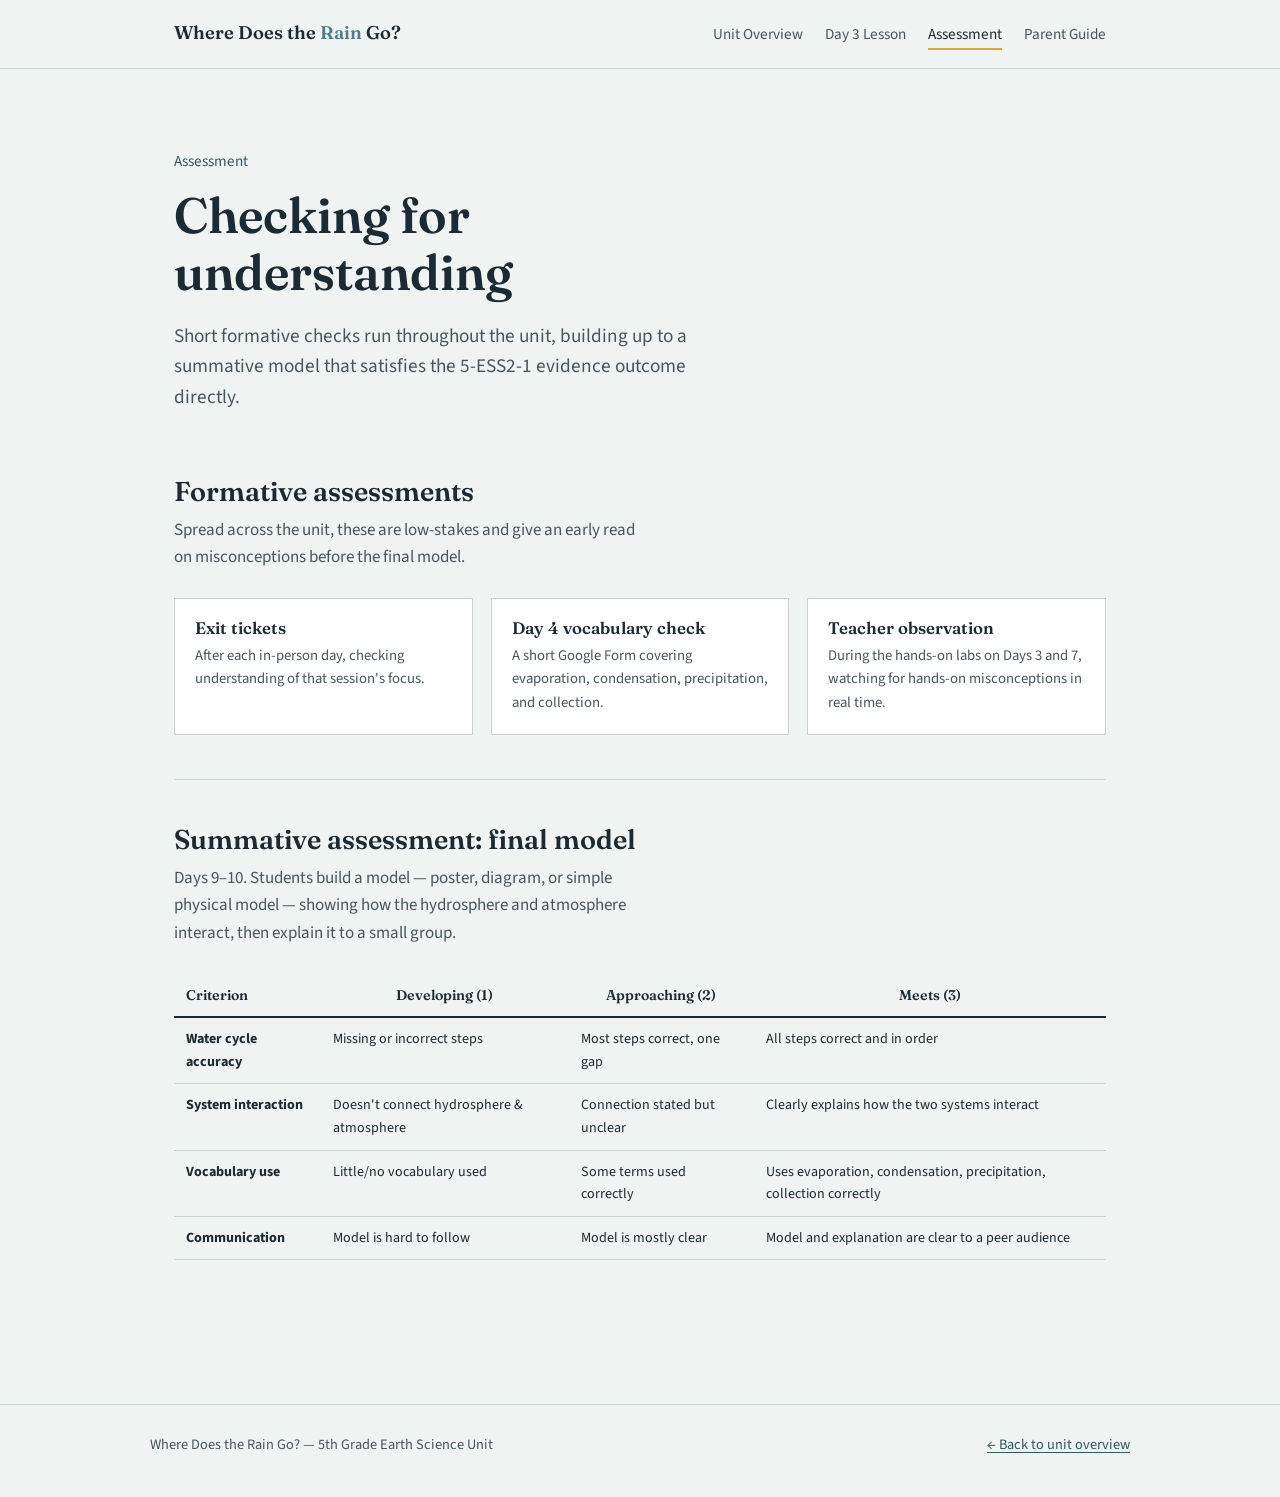
==== assessment.html @ b63220a4 "Add files via upload" ====
<!DOCTYPE html>
<html lang="en">
<head>
<meta charset="UTF-8">
<meta name="viewport" content="width=device-width, initial-scale=1.0">
<title>Assessment · Where Does the Rain Go?</title>
<link rel="stylesheet" href="style.css">
</head>
<body>

<header class="site-header">
  <div class="wrap">
    <a class="mark" href="index.html">Where Does the <span>Rain</span> Go?</a>
    <nav class="site-nav">
      <a href="index.html">Unit Overview</a>
      <a href="day3-lesson.html">Day 3 Lesson</a>
      <a href="assessment.html" aria-current="page">Assessment</a>
      <a href="parent-guide.html">Parent Guide</a>
    </nav>
  </div>
</header>

<main>

  <div class="hero" style="padding-bottom:0;">
    <p class="eyebrow">Assessment</p>
    <h1>Checking for understanding</h1>
    <p class="lede">Short formative checks run throughout the unit, building up to a summative model that satisfies the 5-ESS2-1 evidence outcome directly.</p>
  </div>

  <section id="formative">
    <h2>Formative assessments</h2>
    <p class="section-lede">Spread across the unit, these are low-stakes and give an early read on misconceptions before the final model.</p>
    <div class="card-grid">
      <div class="card">
        <h3>Exit tickets</h3>
        <p>After each in-person day, checking understanding of that session's focus.</p>
      </div>
      <div class="card">
        <h3>Day 4 vocabulary check</h3>
        <p>A short Google Form covering evaporation, condensation, precipitation, and collection.</p>
      </div>
      <div class="card">
        <h3>Teacher observation</h3>
        <p>During the hands-on labs on Days 3 and 7, watching for hands-on misconceptions in real time.</p>
      </div>
    </div>
  </section>

  <section id="summative">
    <h2>Summative assessment: final model</h2>
    <p class="section-lede">Days 9–10. Students build a model — poster, diagram, or simple physical model — showing how the hydrosphere and atmosphere interact, then explain it to a small group.</p>

    <table class="rubric-table">
      <thead>
        <tr>
          <th>Criterion</th>
          <th class="score">Developing (1)</th>
          <th class="score">Approaching (2)</th>
          <th class="score">Meets (3)</th>
        </tr>
      </thead>
      <tbody>
        <tr>
          <td><strong>Water cycle accuracy</strong></td>
          <td class="score-cell">Missing or incorrect steps</td>
          <td class="score-cell">Most steps correct, one gap</td>
          <td class="score-cell">All steps correct and in order</td>
        </tr>
        <tr>
          <td><strong>System interaction</strong></td>
          <td class="score-cell">Doesn't connect hydrosphere &amp; atmosphere</td>
          <td class="score-cell">Connection stated but unclear</td>
          <td class="score-cell">Clearly explains how the two systems interact</td>
        </tr>
        <tr>
          <td><strong>Vocabulary use</strong></td>
          <td class="score-cell">Little/no vocabulary used</td>
          <td class="score-cell">Some terms used correctly</td>
          <td class="score-cell">Uses evaporation, condensation, precipitation, collection correctly</td>
        </tr>
        <tr>
          <td><strong>Communication</strong></td>
          <td class="score-cell">Model is hard to follow</td>
          <td class="score-cell">Model is mostly clear</td>
          <td class="score-cell">Model and explanation are clear to a peer audience</td>
        </tr>
      </tbody>
    </table>
  </section>

</main>

<footer class="site-footer">
  <div class="wrap">
    <span>Where Does the Rain Go? — 5th Grade Earth Science Unit</span>
    <a href="index.html">← Back to unit overview</a>
  </div>
</footer>

</body>
</html>
---- style.css ----
@import url('https://fonts.googleapis.com/css2?family=Fraunces:opsz,wght@9..144,400;9..144,500;9..144,600;9..144,700&family=Source+Sans+3:wght@400;500;600;700&display=swap');

:root {
  --ink: #1B2A33;
  --ink-soft: #45565f;
  --paper: #EFF3F1;
  --paper-raised: #FFFFFF;
  --rain: #4B7B8C;
  --rain-deep: #335864;
  --sun: #D9A441;
  --soil: #6B5842;
  --line: #C9D2D0;
  --max: 760px;
}

* { box-sizing: border-box; }

html { scroll-behavior: smooth; }

body {
  margin: 0;
  background: var(--paper);
  color: var(--ink);
  font-family: 'Source Sans 3', system-ui, sans-serif;
  font-size: 17px;
  line-height: 1.6;
  -webkit-font-smoothing: antialiased;
}

h1, h2, h3, .display {
  font-family: 'Fraunces', Georgia, serif;
  font-weight: 600;
  line-height: 1.15;
  color: var(--ink);
  margin: 0 0 0.4em;
}

a { color: var(--rain-deep); text-decoration-thickness: 1px; text-underline-offset: 3px; }
a:hover { color: var(--sun); }
a:focus-visible, button:focus-visible { outline: 2px solid var(--rain); outline-offset: 3px; }

p { max-width: 68ch; }

/* ---- Site chrome ---- */
.site-header {
  border-bottom: 1px solid var(--line);
  background: var(--paper);
  position: sticky;
  top: 0;
  z-index: 10;
}
.site-header .wrap {
  max-width: 980px;
  margin: 0 auto;
  padding: 18px 24px;
  display: flex;
  align-items: baseline;
  justify-content: space-between;
  gap: 24px;
  flex-wrap: wrap;
}
.site-header .mark {
  font-family: 'Fraunces', serif;
  font-weight: 600;
  font-size: 1.15rem;
  color: var(--ink);
  text-decoration: none;
}
.site-header .mark:hover { color: var(--ink); }
.site-header .mark span { color: var(--rain); }
.site-nav { display: flex; gap: 22px; flex-wrap: wrap; }
.site-nav a {
  font-size: 0.95rem;
  color: var(--ink-soft);
  text-decoration: none;
  border-bottom: 2px solid transparent;
  padding-bottom: 2px;
}
.site-nav a:hover, .site-nav a[aria-current="page"] {
  color: var(--ink);
  border-bottom-color: var(--sun);
}

main { max-width: 980px; margin: 0 auto; padding: 0 24px; }

.site-footer {
  border-top: 1px solid var(--line);
  margin-top: 80px;
  padding: 28px 24px 40px;
}
.site-footer .wrap {
  max-width: 980px;
  margin: 0 auto;
  display: flex;
  justify-content: space-between;
  gap: 16px;
  flex-wrap: wrap;
  font-size: 0.9rem;
  color: var(--ink-soft);
}

/* ---- Hero ---- */
.hero {
  padding: 64px 0 40px;
  max-width: var(--max);
}
.hero .eyebrow {
  color: var(--rain-deep);
  font-size: 0.95rem;
  margin-bottom: 14px;
}
.hero h1 {
  font-size: clamp(2.1rem, 4.5vw, 3.1rem);
  max-width: 14ch;
}
.hero .lede {
  font-size: 1.2rem;
  color: var(--ink-soft);
  max-width: 56ch;
  margin-top: 18px;
}
.hero .standard {
  margin-top: 28px;
  padding: 16px 20px;
  background: var(--paper-raised);
  border-left: 3px solid var(--rain);
  max-width: 60ch;
  font-size: 0.98rem;
  color: var(--ink-soft);
}
.hero .standard strong { color: var(--ink); }

/* ---- Section ---- */
section { padding: 44px 0; }
section + section { border-top: 1px solid var(--line); }
section h2 { font-size: 1.7rem; margin-bottom: 0.6em; }
.section-lede { color: var(--ink-soft); max-width: 60ch; margin-top: -0.4em; margin-bottom: 1.6em; }

/* ---- Toolkit strip ---- */
.toolkit {
  display: flex;
  align-items: center;
  gap: 16px;
  padding: 18px 22px;
  background: var(--paper-raised);
  border: 1px solid var(--line);
  max-width: 62ch;
  flex-wrap: wrap;
}
.toolkit .label { font-size: 0.85rem; color: var(--ink-soft); }
.toolkit strong { font-family: 'Fraunces', serif; font-weight: 600; }

/* ---- Two-week schedule strip ---- */
.weeks { display: flex; flex-direction: column; gap: 28px; }
.week-label {
  font-family: 'Fraunces', serif;
  font-size: 0.95rem;
  color: var(--rain-deep);
  margin-bottom: 10px;
}
.week-row {
  display: grid;
  grid-template-columns: repeat(5, 1fr);
  gap: 10px;
}
.day-card {
  border: 1px solid var(--line);
  background: var(--paper-raised);
  padding: 14px 12px;
  min-height: 148px;
  display: flex;
  flex-direction: column;
  gap: 8px;
  position: relative;
}
.day-card.in-person { border-top: 3px solid var(--rain); }
.day-card.remote { border-top: 3px solid var(--sun); }
.day-num {
  font-family: 'Fraunces', serif;
  font-size: 1.3rem;
  font-weight: 600;
}
.day-mode {
  font-size: 0.72rem;
  color: var(--ink-soft);
  text-transform: none;
}
.day-focus { font-size: 0.82rem; font-weight: 600; }
.day-activity { font-size: 0.8rem; color: var(--ink-soft); line-height: 1.45; }
.day-card a.day-link {
  margin-top: auto;
  font-size: 0.78rem;
  text-decoration: none;
  color: var(--rain-deep);
  border-bottom: 1px solid var(--rain);
  width: fit-content;
}
.legend { display: flex; gap: 22px; margin-top: 16px; font-size: 0.85rem; color: var(--ink-soft); }
.legend span { display: inline-flex; align-items: center; gap: 7px; }
.legend .swatch { width: 12px; height: 12px; display: inline-block; }
.legend .swatch.in-person { background: var(--rain); }
.legend .swatch.remote { background: var(--sun); }

@media (max-width: 760px) {
  .week-row { grid-template-columns: 1fr 1fr; }
}
@media (max-width: 460px) {
  .week-row { grid-template-columns: 1fr; }
}

/* ---- Cards / grid ---- */
.card-grid {
  display: grid;
  grid-template-columns: repeat(auto-fit, minmax(220px, 1fr));
  gap: 18px;
}
.card {
  border: 1px solid var(--line);
  background: var(--paper-raised);
  padding: 20px;
}
.card h3 { font-size: 1.05rem; margin-bottom: 0.3em; }
.card p { font-size: 0.92rem; color: var(--ink-soft); margin: 0; }

/* ---- Tables ---- */
table { width: 100%; border-collapse: collapse; margin: 1.2em 0; }
th, td {
  text-align: left;
  padding: 10px 12px;
  border-bottom: 1px solid var(--line);
  font-size: 0.94rem;
  vertical-align: top;
}
th { font-family: 'Fraunces', serif; font-weight: 600; color: var(--ink); background: transparent; border-bottom: 2px solid var(--ink); }
tbody tr:hover { background: rgba(75,123,140,0.06); }

/* ---- Lesson plan specifics ---- */
.meta-row { display: flex; gap: 28px; flex-wrap: wrap; margin: 22px 0 8px; }
.meta-row div { font-size: 0.9rem; }
.meta-row .k { color: var(--ink-soft); display: block; margin-bottom: 2px; }
.meta-row .v { font-family: 'Fraunces', serif; font-weight: 600; font-size: 1.05rem; }

.timing-list { list-style: none; margin: 0; padding: 0; }
.timing-list li {
  display: grid;
  grid-template-columns: 74px 1fr;
  gap: 16px;
  padding: 12px 0;
  border-bottom: 1px solid var(--line);
}
.timing-list .time { color: var(--rain-deep); font-weight: 600; font-size: 0.88rem; }

.steps { padding-left: 0; list-style: none; counter-reset: step; }
.steps li {
  counter-increment: step;
  position: relative;
  padding-left: 42px;
  margin-bottom: 18px;
}
.steps li::before {
  content: counter(step);
  position: absolute;
  left: 0; top: 0;
  width: 28px; height: 28px;
  border: 1px solid var(--rain);
  color: var(--rain-deep);
  font-family: 'Fraunces', serif;
  font-weight: 600;
  font-size: 0.9rem;
  display: flex; align-items: center; justify-content: center;
}
.steps strong { color: var(--ink); }

.callout {
  background: var(--paper-raised);
  border: 1px solid var(--line);
  border-left: 3px solid var(--soil);
  padding: 18px 20px;
  margin: 1.4em 0;
}
.callout h3 { font-size: 1rem; margin-bottom: 0.5em; }
.callout ul { margin: 0; padding-left: 20px; font-size: 0.94rem; }
.callout li { margin-bottom: 8px; }

/* ---- Rubric ---- */
.rubric-table th, .rubric-table td { font-size: 0.88rem; }
.rubric-table th.score { text-align: center; }
.rubric-table td.score-cell { text-align: left; }
.score-pill {
  display: inline-block;
  font-size: 0.72rem;
  font-weight: 600;
  color: var(--rain-deep);
  margin-bottom: 4px;
}

/* ---- Parent guide ---- */
.home-day {
  display: flex;
  gap: 18px;
  padding: 18px 0;
  border-bottom: 1px solid var(--line);
}
.home-day .badge {
  flex: 0 0 auto;
  width: 62px; height: 62px;
  border: 1px solid var(--sun);
  color: var(--soil);
  display: flex; align-items: center; justify-content: center;
  font-family: 'Fraunces', serif;
  font-weight: 600;
  font-size: 0.95rem;
  text-align: center;
  line-height: 1.1;
}
.home-day h3 { font-size: 1.02rem; margin-bottom: 4px; }
.home-day p { font-size: 0.92rem; color: var(--ink-soft); margin: 0; }

.print-note { font-size: 0.85rem; color: var(--ink-soft); margin-top: 6px; }

@media print {
  .site-header, .site-footer, .no-print { display: none !important; }
  body { background: #fff; }
  a { color: inherit; text-decoration: none; }
}
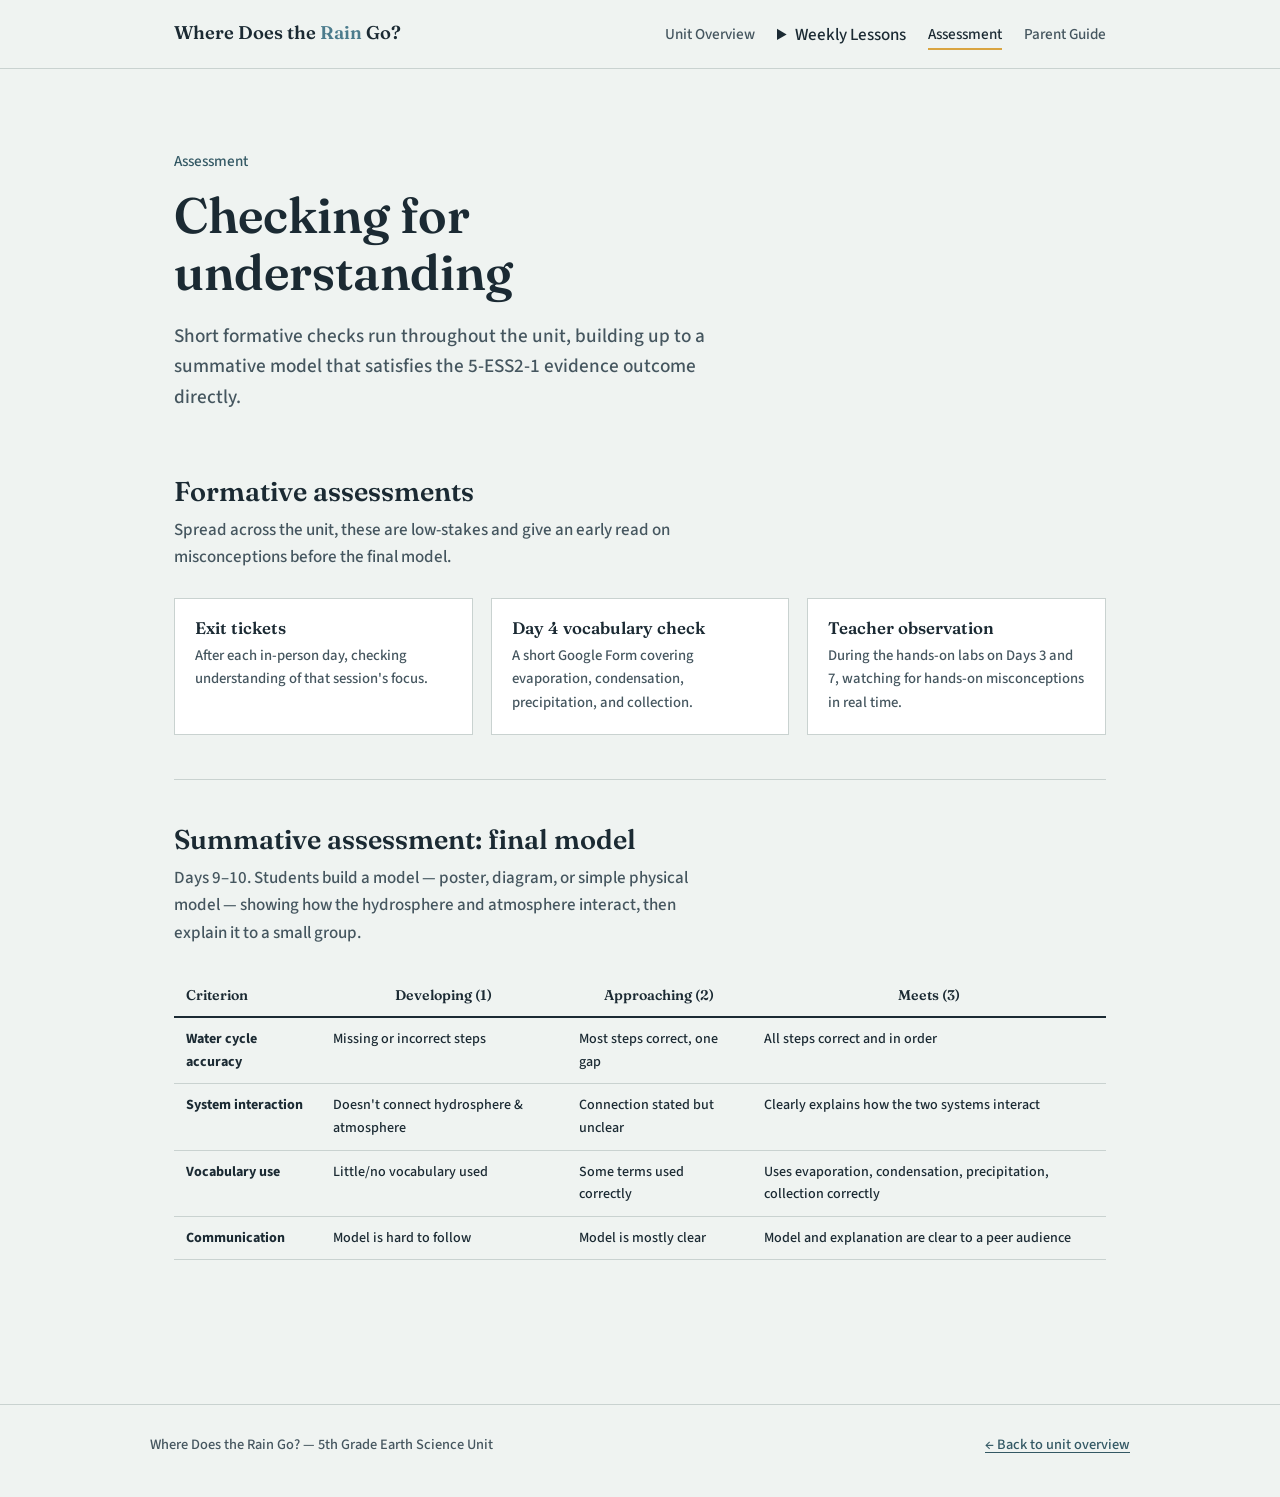
==== commit 9d42cdc7: "Add files via upload" ====
--- a/assessment.html
+++ b/assessment.html
@@ -13,7 +13,21 @@
     <a class="mark" href="index.html">Where Does the <span>Rain</span> Go?</a>
     <nav class="site-nav">
       <a href="index.html">Unit Overview</a>
-      <a href="day3-lesson.html">Day 3 Lesson</a>
+      <details class="nav-dropdown">
+        <summary>Weekly Lessons</summary>
+        <div class="dropdown-menu">
+          <a href="day1-lesson.html">Day 1</a>
+          <a href="day2-lesson.html">Day 2</a>
+          <a href="day3-lesson.html">Day 3</a>
+          <a href="day4-lesson.html">Day 4</a>
+          <a href="day5-lesson.html">Day 5</a>
+          <a href="day6-lesson.html">Day 6</a>
+          <a href="day7-lesson.html">Day 7</a>
+          <a href="day8-lesson.html">Day 8</a>
+          <a href="day9-lesson.html">Day 9</a>
+          <a href="day10-lesson.html">Day 10</a>
+        </div>
+      </details>
       <a href="assessment.html" aria-current="page">Assessment</a>
       <a href="parent-guide.html">Parent Guide</a>
     </nav>
--- a/style.css
+++ b/style.css
@@ -23,6 +23,7 @@
   color: var(--ink);
   font-family: 'Source Sans 3', system-ui, sans-serif;
   font-size: 17px;
+  font-weight: 500;
   line-height: 1.6;
   -webkit-font-smoothing: antialiased;
 }
@@ -129,6 +130,58 @@
   color: var(--ink-soft);
 }
 .hero .standard strong { color: var(--ink); }
+
+/* ---- Rain scene banner ---- */
+.hero + .rain-scene {
+  margin-top: -28px;
+}
+.rain-scene {
+  position: relative;
+  width: 100%;
+  max-width: var(--max);
+  aspect-ratio: 16 / 9;
+  overflow: hidden;
+  margin: 0 0 12px;
+  background: #1B2A33;
+}
+.rain-scene img {
+  position: absolute;
+  inset: 0;
+  width: 100%;
+  height: 100%;
+  object-fit: cover;
+  display: block;
+}
+.rain-scene .drops {
+  position: absolute;
+  inset: 0;
+  pointer-events: none;
+}
+.rain-scene .drop {
+  position: absolute;
+  top: -10%;
+  width: 2px;
+  height: 40px;
+  background: linear-gradient(to bottom, rgba(255,255,255,0), rgba(255,255,255,0.75));
+  animation-name: fall;
+  animation-timing-function: linear;
+  animation-iteration-count: infinite;
+}
+@keyframes fall {
+  0%   { transform: translateY(-10%); opacity: 0; }
+  10%  { opacity: 1; }
+  100% { transform: translateY(650%); opacity: 0.4; }
+}
+.scene-credit {
+  font-size: 0.75rem;
+  color: var(--ink-soft);
+  margin: 0 0 1.6em;
+}
+.scene-credit a { color: var(--ink-soft); }
+
+@media (prefers-reduced-motion: reduce) {
+  .rain-scene .drop { animation: none; opacity: 0; }
+}
 
 /* ---- Section ---- */
 section { padding: 44px 0; }
